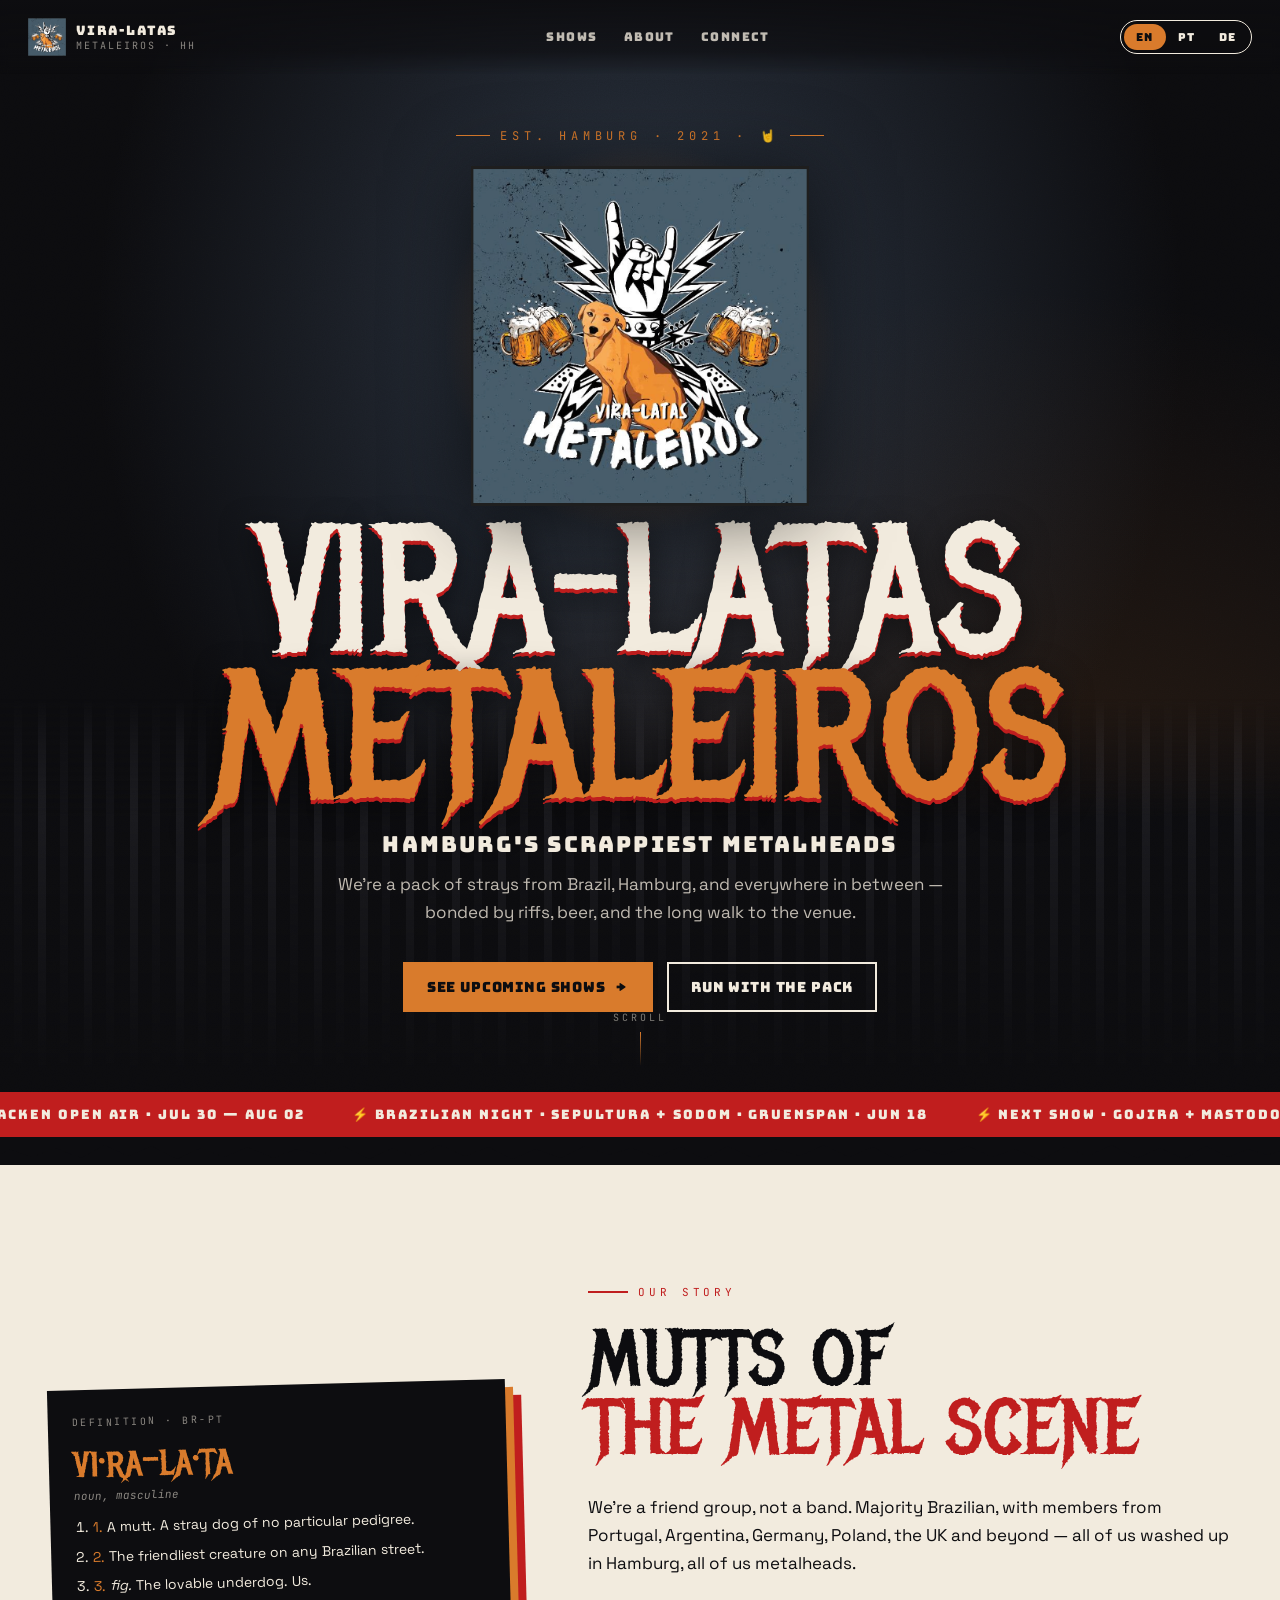
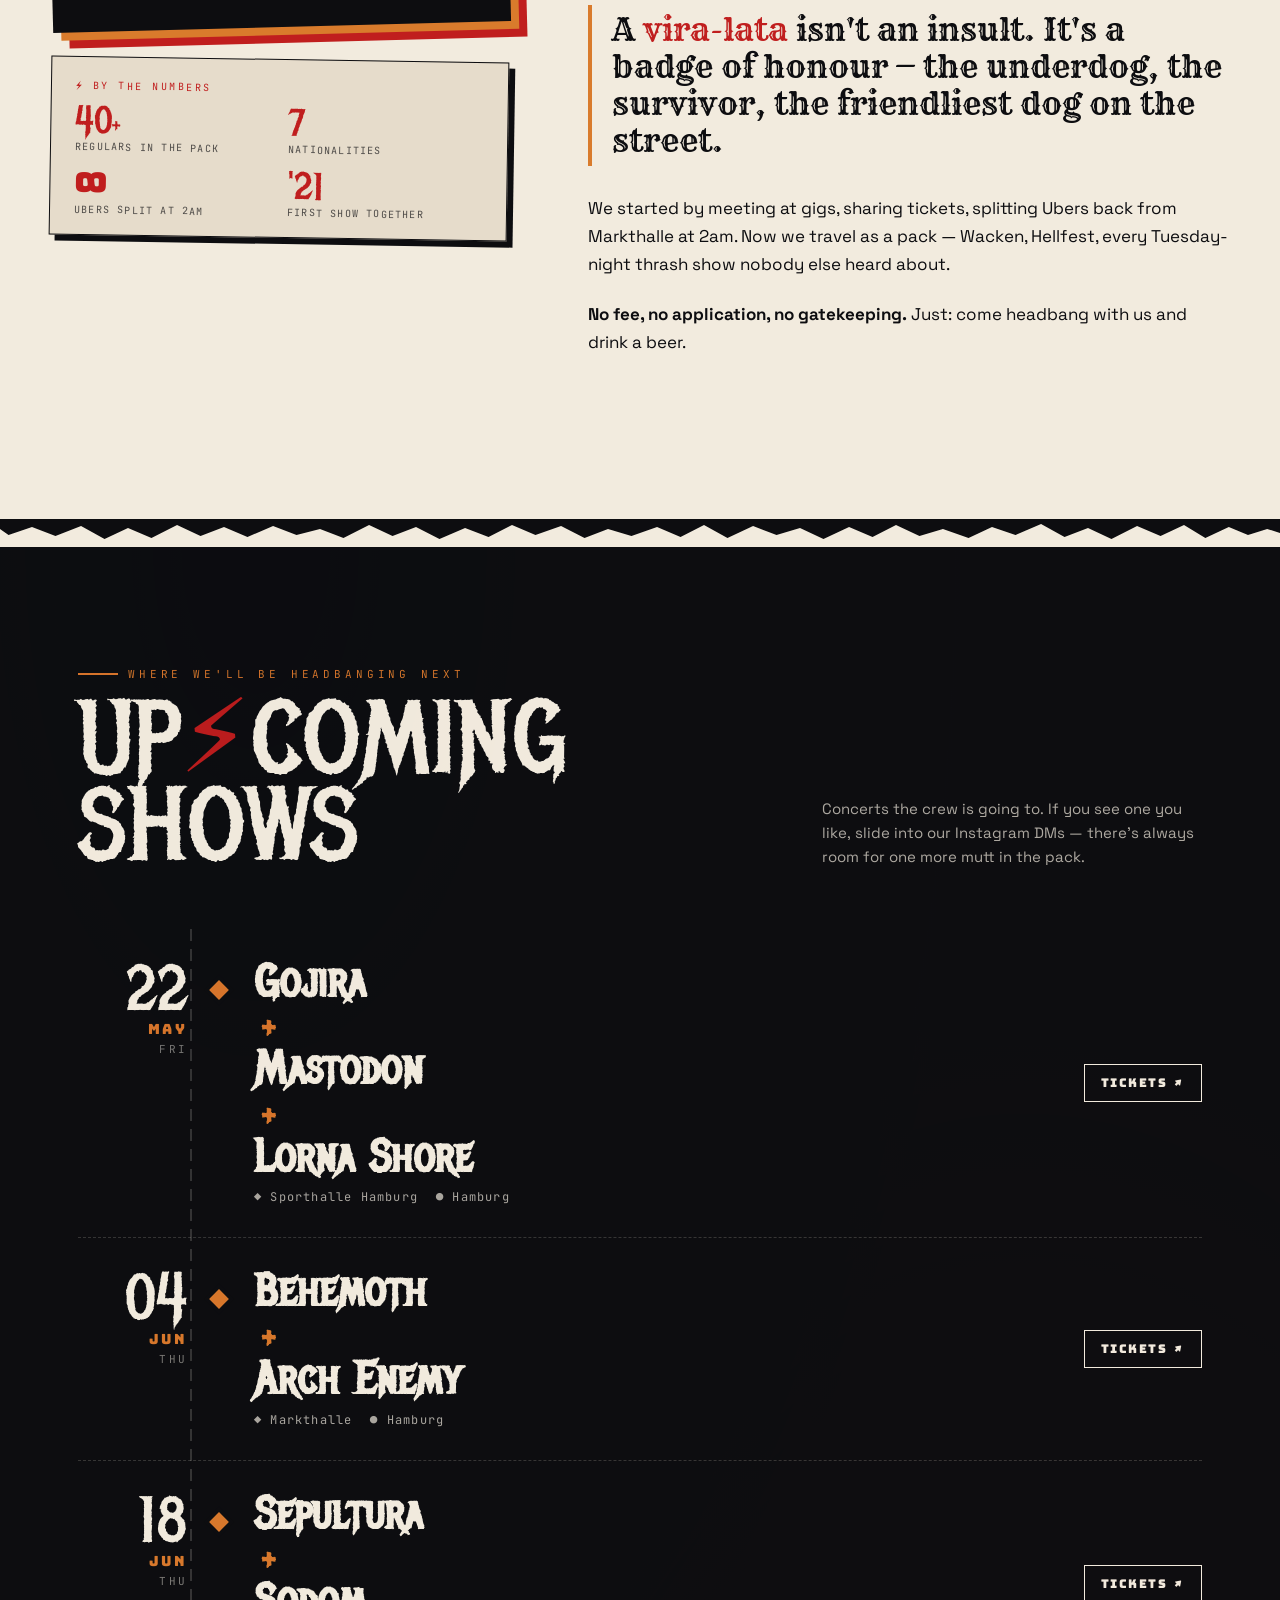
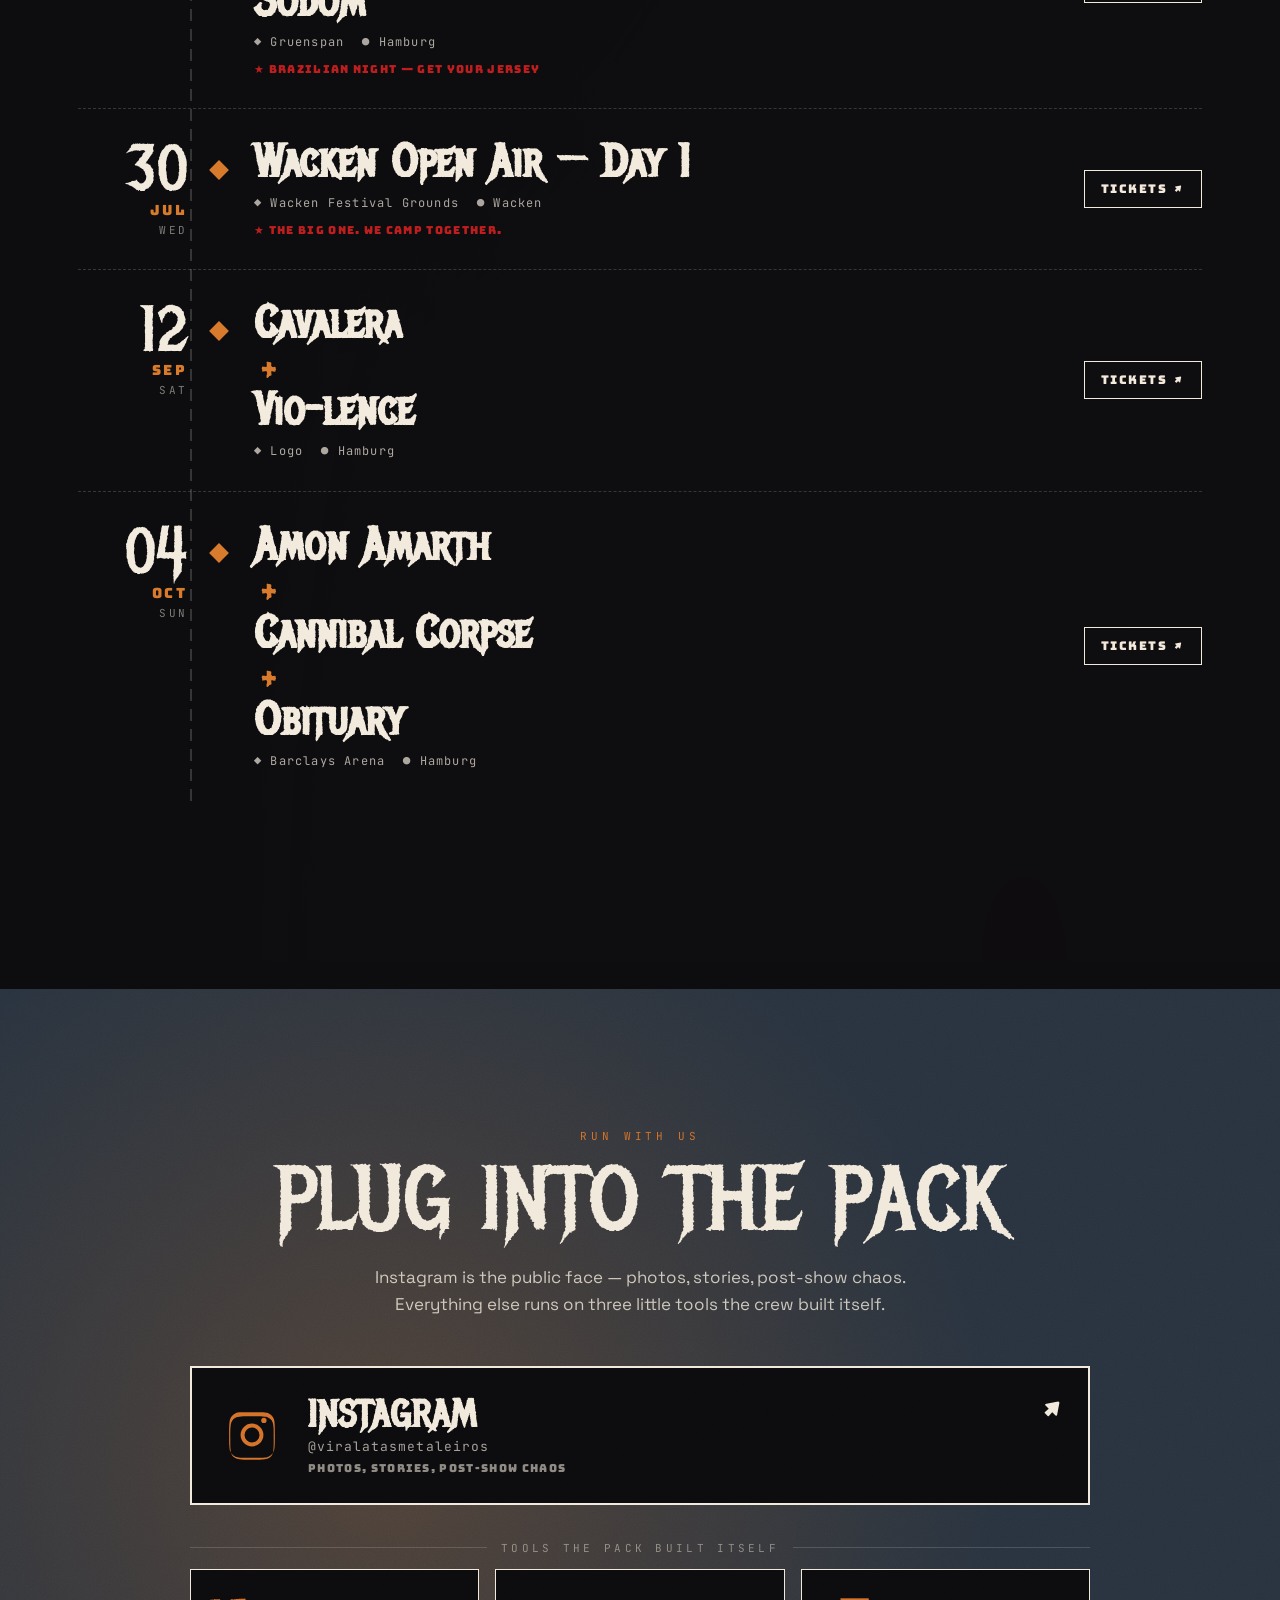
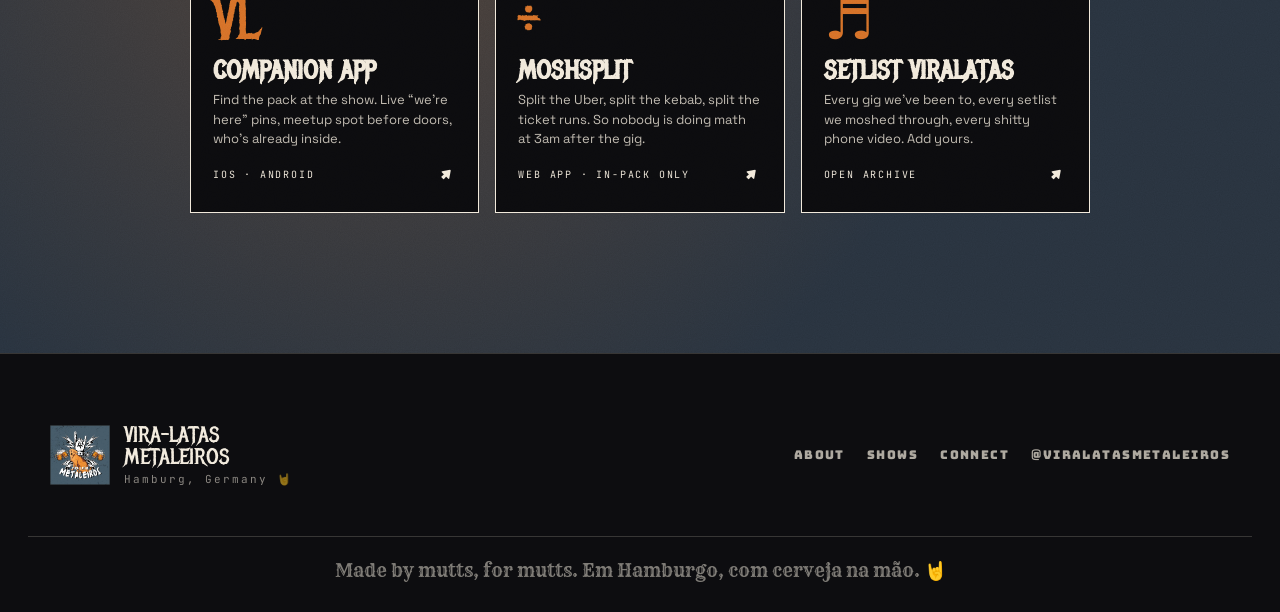
==== design-system/index.html @ 6e923947 "Add remaining assets, design system, and project files" ====
<!doctype html>
<html lang="en">
<head>
<meta charset="utf-8" />
<meta name="viewport" content="width=device-width,initial-scale=1" />
<title>Vira-Latas Metaleiros — Hamburg's scrappiest metal crew</title>
<link rel="stylesheet" href="shared/brand.css" />
<style>
/* ─── Page-specific layout ─── */
html,body{ background: var(--ink); color: var(--bone); overflow-x:hidden; }
main{ position:relative; }

/* sticky top bar */
.topbar{
  position: fixed; top:0; left:0; right:0; z-index:50;
  display:flex; align-items:center; justify-content:space-between;
  padding: 18px 28px;
  background: linear-gradient(180deg, rgba(13,13,16,.92), rgba(13,13,16,.65) 70%, rgba(13,13,16,0));
  backdrop-filter: blur(4px);
}
.topbar .brand{ display:flex; align-items:center; gap:10px; font-family:var(--f-pop); font-size:13px; letter-spacing:.14em; text-transform:uppercase; }
.topbar .brand img{ width:38px; height:38px; object-fit:contain; image-rendering: optimizeQuality; }
.topbar .brand span small{ display:block; color: rgba(242,235,222,.55); font-family: var(--f-mono); font-size:10px; letter-spacing:.2em; font-weight:400; }
.topbar nav{ display:flex; gap: 26px; font-family: var(--f-pop); font-size: 12px; letter-spacing:.12em; text-transform:uppercase; }
.topbar nav a{ color: var(--bone); text-decoration:none; opacity:.78; transition: opacity .15s, color .15s; }
.topbar nav a:hover{ opacity:1; color: var(--caramel); }
.lang{
  display:flex; align-items:center; gap:0;
  border:1.5px solid var(--bone); border-radius: 999px; padding:3px; background: rgba(13,13,16,.6);
}
.lang button{
  background: transparent; border:0; color: var(--bone); cursor:pointer;
  font-family: var(--f-pop); font-size: 11px; letter-spacing:.1em;
  padding: 6px 12px; border-radius: 999px;
  transition: background .15s, color .15s;
}
.lang button[aria-pressed="true"]{ background: var(--caramel); color: var(--ink); }
.lang button:hover:not([aria-pressed="true"]){ color: var(--caramel); }
@media (max-width: 720px){
  .topbar{ padding:12px 14px; }
  .topbar nav{ display:none; }
}

/* ─── HERO ─── */
.hero{
  min-height: 100vh; position:relative; overflow:hidden;
  background:
    radial-gradient(ellipse at 50% 30%, rgba(63,77,96,.7), transparent 60%),
    radial-gradient(ellipse at 80% 90%, rgba(217,123,44,.18), transparent 50%),
    var(--ink);
  display:flex; flex-direction:column; align-items:center; justify-content:center;
  padding: 120px 24px 80px;
  text-align:center;
}
.hero .stage-lights{
  position:absolute; inset:0; pointer-events:none; opacity:.55;
  background:
    conic-gradient(from 200deg at 50% 110%, transparent 0deg, rgba(217,123,44,.12) 8deg, transparent 16deg, rgba(242,235,222,.05) 24deg, transparent 32deg, rgba(217,123,44,.1) 40deg, transparent 48deg, rgba(242,235,222,.04) 56deg, transparent 64deg, rgba(217,123,44,.08) 72deg, transparent 80deg);
}
.hero .crowd{
  position:absolute; left:0; right:0; bottom:0; height: 36%;
  background:
    linear-gradient(180deg, transparent 0%, rgba(13,13,16,.5) 30%, var(--ink) 95%),
    repeating-linear-gradient(90deg, #0d0d10 0 14px, #1a1a1f 14px 22px, #0d0d10 22px 38px, #2a2a30 38px 46px);
  mask: linear-gradient(180deg, transparent, #000 30%);
}
.hero .hero-inner{ position:relative; z-index:2; max-width: 1080px; width:100%; }
.hero .pretitle{
  font-family: var(--f-mono); font-size: 12px; letter-spacing:.4em; text-transform:uppercase;
  color: var(--caramel); margin-bottom: 22px;
  display:inline-flex; align-items:center; gap:10px;
}
.hero .pretitle::before, .hero .pretitle::after{ content:""; height:1px; width:34px; background: var(--caramel); }
.hero h1{
  font-family: var(--f-display);
  font-size: clamp(56px, 14vw, 220px);
  line-height: .82;
  margin: 0 0 14px;
  letter-spacing: 0;
  text-shadow: 0 4px 0 var(--blood), 0 8px 30px rgba(0,0,0,.5);
}
.hero h1 .first{ display:block; color: var(--bone); }
.hero h1 .second{ display:block; color: var(--caramel); }
.hero h1 .amp{ color: var(--blood); display:inline-block; transform: translateY(-.08em); }
.hero .tagline{
  font-family: var(--f-pop); font-size: clamp(15px, 2vw, 22px);
  letter-spacing:.1em; text-transform:uppercase;
  color: var(--bone); margin: 18px 0 12px;
}
.hero .pitch{
  max-width: 620px; margin: 0 auto 36px;
  font-size: 17px; line-height: 1.6; color: rgba(242,235,222,.78);
}
.hero .cta-row{ display:flex; gap:14px; justify-content:center; flex-wrap:wrap; }
.hero-logo-wrap{
  position:relative; width: min(340px, 55vw); aspect-ratio:1/1;
  margin: 0 auto 8px;
  filter: drop-shadow(0 10px 40px rgba(0,0,0,.6));
}
.hero-logo-wrap img{ width:100%; height:100%; object-fit:contain; }
.hero-logo-wrap::before{
  content:""; position:absolute; inset:-12%;
  background: radial-gradient(circle, rgba(217,123,44,.35), transparent 65%);
  z-index:-1; animation: pulse 4s ease-in-out infinite;
}
@keyframes pulse{ 0%,100%{ opacity:.6; transform:scale(1);} 50%{opacity:1; transform:scale(1.06);} }

.hero .scroll-cue{
  position:absolute; bottom: 26px; left:50%; transform: translateX(-50%);
  font-family: var(--f-mono); font-size: 10px; letter-spacing:.3em;
  color: rgba(242,235,222,.5); display:flex; flex-direction:column; align-items:center; gap:8px;
  z-index:3;
}
.hero .scroll-cue .dot{ width:1px; height:34px; background: linear-gradient(180deg, var(--caramel), transparent); animation: drop 1.6s ease-in-out infinite; }
@keyframes drop{ 0%,100%{ opacity:.2; transform: translateY(-8px);} 50%{opacity:1; transform: translateY(0);} }

/* ─── NEXT SHOW STRIP ─── */
.next-strip{
  background: var(--blood); color: var(--bone);
  padding: 14px 28px;
  display:flex; align-items:center; justify-content:center; gap: 28px;
  font-family: var(--f-pop); font-size: 13px; letter-spacing:.15em; text-transform:uppercase;
  overflow:hidden; position:relative;
}
.next-strip .marquee{ display:flex; gap:48px; animation: scroll 30s linear infinite; white-space:nowrap; }
.next-strip .marquee span{ display:inline-flex; align-items:center; gap:14px; }
@keyframes scroll{ from{transform:translateX(0);} to{transform:translateX(-50%);} }

/* ─── ABOUT ─── */
.about{
  background: var(--bone);
  color: var(--ink);
  position:relative;
  padding: 120px 28px 140px;
  overflow:hidden;
}
.about .grid{
  max-width: 1180px; margin: 0 auto;
  display:grid; grid-template-columns: 1fr 1.4fr; gap: 80px; align-items:start;
}
.about .kicker{
  font-family: var(--f-mono); font-size: 11px; letter-spacing:.35em; text-transform:uppercase;
  color: var(--blood); display:flex; align-items:center; gap:10px; margin-bottom: 26px;
}
.about .kicker::before{ content:""; width: 40px; height:2px; background: var(--blood); }
.about h2{
  font-family: var(--f-display); font-weight:400;
  font-size: clamp(48px, 6vw, 92px); line-height:.9; margin: 0 0 30px;
  color: var(--ink);
  text-transform: uppercase;
}
.about h2 .ink{ color: var(--blood); }
.about p{ font-size: 17px; line-height: 1.65; margin: 0 0 22px; max-width: 60ch; }
.about .pull{
  font-family: var(--f-stencil);
  font-size: clamp(22px, 2.6vw, 32px);
  line-height: 1.15;
  border-left: 4px solid var(--caramel);
  padding: 6px 0 8px 20px;
  margin: 28px 0;
  color: var(--ink);
}
.about .pull em{ font-style: normal; color: var(--blood); }

/* sidecar: definition card + mascot peek */
.about .sidecar{ position: sticky; top: 100px; display:flex; flex-direction:column; gap: 32px; }
.def-card{
  background: var(--ink); color: var(--bone);
  padding: 26px 24px; position:relative;
  transform: rotate(-1.5deg);
  box-shadow: 8px 8px 0 var(--caramel), 16px 16px 0 var(--blood);
}
.def-card .head{
  font-family: var(--f-mono); font-size: 10px; letter-spacing:.25em;
  color: rgba(242,235,222,.55); text-transform:uppercase; margin-bottom: 12px;
}
.def-card .word{
  font-family: var(--f-display); font-size: 44px; line-height:1; margin:0 0 4px; color: var(--caramel);
}
.def-card .pos{ font-family: var(--f-mono); font-size: 11px; color: rgba(242,235,222,.55); font-style: italic; margin-bottom: 14px; }
.def-card ol{ padding-left: 18px; margin:0; }
.def-card li{ font-size: 14px; line-height: 1.55; margin-bottom: 8px; }
.def-card li span{ color: var(--caramel); }
/* By-the-numbers card — sits below the dictionary in About */
.stats-card{
  background: var(--bone-soft);
  color: var(--ink);
  padding: 22px 24px 18px;
  border: 1.5px solid var(--ink);
  transform: rotate(.9deg);
  box-shadow: 6px 6px 0 var(--ink);
}
.stats-card .tag{ font-family: var(--f-mono); font-size: 10px; letter-spacing:.25em; text-transform:uppercase; color: var(--blood); margin-bottom: 12px; }
.stats-card ul{ list-style:none; padding:0; margin:0; display:grid; grid-template-columns: 1fr 1fr; gap: 14px 18px; }
.stats-card li{ display:flex; flex-direction:column; gap: 2px; }
.stats-card .n{ font-family: var(--f-display); font-size: 38px; line-height:.9; color: var(--blood); }
.stats-card .l{ font-family: var(--f-mono); font-size: 10px; letter-spacing:.12em; text-transform: uppercase; color: rgba(13,13,16,.7); }

@media (max-width: 900px){
  .about .grid{ grid-template-columns: 1fr; gap: 40px; }
  .about .sidecar{ position: static; }
}

/* ─── SHOWS ─── */
.shows{
  background: var(--ink); position:relative; overflow:hidden;
  padding: 120px 0 160px;
}
.shows::before{
  content:""; position:absolute; inset:0;
  background: radial-gradient(ellipse at 20% 0%, rgba(63,77,96,.4), transparent 50%),
              radial-gradient(ellipse at 80% 100%, rgba(192,30,30,.18), transparent 55%);
  pointer-events:none;
}
.shows .head{
  max-width: 1180px; margin: 0 auto 60px; padding: 0 28px;
  display:grid; grid-template-columns: 1fr auto; gap: 30px; align-items:end; position:relative;
}
.shows .head .kicker{
  font-family: var(--f-mono); font-size: 11px; letter-spacing:.35em; text-transform:uppercase;
  color: var(--caramel); display:flex; align-items:center; gap:10px; margin-bottom: 14px;
}
.shows .head .kicker::before{ content:""; width: 40px; height:2px; background: var(--caramel); }
.shows h2{
  font-family: var(--f-display); font-weight:400;
  font-size: clamp(56px, 8vw, 120px); line-height:.85; margin: 0;
  color: var(--bone);
  text-transform: uppercase;
}
.shows h2 .o{ color: var(--blood); }
.shows .head p{ max-width: 380px; font-size: 15px; line-height:1.6; color: rgba(242,235,222,.7); margin:0; }

/* poster cards — vertical timeline / poster wall hybrid */
.poster-list{
  max-width: 1180px; margin: 0 auto; padding: 0 28px;
  display:flex; flex-direction:column; gap: 0;
  position: relative;
}
.poster-list::before{
  content:""; position:absolute; left: 140px; top: 0; bottom: 0;
  width: 2px; background: repeating-linear-gradient(180deg, var(--rule) 0 12px, transparent 12px 20px);
}
@media (max-width: 720px){ .poster-list::before{ left: 70px; } }

.poster{
  display:grid; grid-template-columns: 140px 1fr; gap: 36px;
  padding: 32px 0;
  border-bottom: 1px dashed var(--rule);
  position: relative;
  transition: background .2s;
}
.poster:hover{ background: rgba(217,123,44,.05); }
.poster:last-child{ border-bottom:0; }

.poster .date{
  text-align:right; padding-right: 30px; position:relative;
}
.poster .date::after{
  content:""; position:absolute; right: -8px; top: 22px; width: 14px; height:14px;
  background: var(--caramel); transform: rotate(45deg);
  box-shadow: 0 0 0 4px var(--ink);
}
.poster .day{ font-family: var(--f-display); font-size: 64px; line-height:.9; color: var(--bone); display:block; }
.poster .mon{ font-family: var(--f-pop); font-size: 14px; letter-spacing:.2em; color: var(--caramel); display:block; margin-top: 2px; }
.poster .wd{ font-family: var(--f-mono); font-size: 11px; letter-spacing:.25em; color: rgba(242,235,222,.5); display:block; margin-top: 4px; }

.poster .body{ display:grid; grid-template-columns: 1fr auto; gap: 24px; align-items: center; }
.poster .bands{ font-family: var(--f-display); font-size: clamp(28px, 3.6vw, 48px); line-height:.95; color: var(--bone); margin: 0; }
.poster .bands .b{ display: block; }
.poster .bands .plus{ color: var(--caramel); font-size: .7em; padding: 0 8px; }
.poster .meta{
  display:flex; gap: 18px; margin-top: 10px; flex-wrap:wrap;
  font-family: var(--f-mono); font-size: 12px; letter-spacing:.1em; color: rgba(242,235,222,.7);
}
.poster .meta span{ display:inline-flex; align-items:center; gap:6px; }
.poster .meta .going{ color: var(--caramel); }
.poster .note{ margin-top: 12px; font-family: var(--f-pop); font-size: 11px; letter-spacing:.12em; color: var(--blood); text-transform:uppercase; }
.poster .right{ display:flex; flex-direction:column; align-items:flex-end; gap: 10px; }
.poster .tix{
  font-family: var(--f-pop); font-size: 12px; letter-spacing:.12em; text-transform:uppercase;
  border: 1.5px solid var(--bone); color: var(--bone); text-decoration:none;
  padding: 10px 16px;
  transition: all .15s;
}
.poster .tix:hover{ background: var(--caramel); border-color: var(--caramel); color: var(--ink); }
.poster .going-pill{
  font-family: var(--f-mono); font-size: 10px; letter-spacing:.2em; color: var(--ink);
  background: var(--caramel); padding: 4px 10px;
}

@media (max-width: 720px){
  .poster{ grid-template-columns: 70px 1fr; gap: 16px; padding: 24px 0; }
  .poster .date{ padding-right: 14px; }
  .poster .day{ font-size: 36px; }
  .poster .mon{ font-size: 11px; }
  .poster .wd{ font-size: 9px; }
  .poster .body{ grid-template-columns: 1fr; gap: 14px; }
  .poster .right{ flex-direction:row; }
}

/* ─── CONNECT ─── */
.connect{
  background:
    radial-gradient(circle at 30% 50%, rgba(217,123,44,.25), transparent 60%),
    var(--slate-deep);
  padding: 140px 28px;
  position:relative; overflow:hidden;
  text-align:center;
}
.connect .kicker{
  font-family: var(--f-mono); font-size: 11px; letter-spacing:.35em; text-transform:uppercase;
  color: var(--caramel); margin-bottom: 18px;
}
.connect h2{
  font-family: var(--f-display); font-weight:400;
  font-size: clamp(48px, 7vw, 100px); line-height:.9; margin: 0 0 22px;
  color: var(--bone); text-transform:uppercase;
}
.connect p{ max-width: 620px; margin: 0 auto 48px; font-size: 17px; line-height: 1.6; color: rgba(242,235,222,.82); }

/* Instagram hero card — the public face */
.connect .ig-hero{
  max-width: 900px; margin: 0 auto 26px;
  display:flex; align-items:center; gap: 28px;
  padding: 28px 32px;
  background: var(--ink);
  border: 2px solid var(--bone);
  text-decoration:none; color: var(--bone);
  text-align:left;
  position:relative; overflow:hidden;
  transition: transform .15s, box-shadow .15s, background .15s;
}
.connect .ig-hero:hover{ transform: translate(-4px,-4px); box-shadow: 10px 10px 0 var(--caramel); background: linear-gradient(135deg, #5e3290, #c01e1e, #f3953f); }
.connect .ig-hero:hover .icon{ fill: var(--bone); }
.connect .ig-hero .icon{ width: 56px; height: 56px; fill: var(--caramel); flex: 0 0 auto; transition: fill .15s; }
.connect .ig-hero h3{ font-family: var(--f-display); font-size: 38px; margin: 0 0 4px; text-transform: uppercase; line-height:1; }
.connect .ig-hero .handle{ font-family: var(--f-mono); font-size: 13px; letter-spacing:.08em; color: rgba(242,235,222,.7); }
.connect .ig-hero .note{ font-family: var(--f-pop); font-size: 11px; letter-spacing:.12em; text-transform:uppercase; color: rgba(242,235,222,.6); margin-top: 6px; }
.connect .ig-hero .arrow{ position:absolute; top: 22px; right: 22px; font-family: var(--f-display); font-size: 28px; color: var(--bone); transition: transform .2s; }
.connect .ig-hero:hover .arrow{ transform: translate(6px,-6px); }

/* Crew-built tools row */
.connect .tools-head{
  max-width: 900px; margin: 36px auto 14px;
  display:flex; align-items:center; gap: 14px;
  font-family: var(--f-mono); font-size: 11px; letter-spacing:.3em; text-transform:uppercase;
  color: rgba(242,235,222,.5); text-align:left;
}
.connect .tools-head::before, .connect .tools-head::after{ content:""; flex:1; height:1px; background: var(--rule); }
.connect .tools{
  max-width: 900px; margin: 0 auto;
  display:grid; grid-template-columns: repeat(3, 1fr); gap: 16px;
}
.connect .tool{
  display:flex; flex-direction:column;
  padding: 26px 22px;
  background: var(--ink);
  border: 1.5px solid var(--bone);
  text-decoration:none; color: var(--bone);
  text-align:left; position:relative; overflow:hidden;
  transition: transform .15s, box-shadow .15s, background .15s, color .15s;
}
.connect .tool:hover{ transform: translate(-3px,-3px); box-shadow: 8px 8px 0 var(--caramel); }
.connect .tool.t1:hover{ background: var(--caramel); color: var(--ink); border-color: var(--caramel); box-shadow: 8px 8px 0 var(--blood); }
.connect .tool.t2:hover{ background: var(--blood); color: var(--bone); border-color: var(--blood); box-shadow: 8px 8px 0 var(--caramel); }
.connect .tool.t3:hover{ background: var(--bone); color: var(--ink); border-color: var(--bone); box-shadow: 8px 8px 0 var(--caramel); }
.connect .tool .gly{
  font-family: var(--f-display); font-size: 56px; line-height:.9;
  color: var(--caramel); margin-bottom: 12px;
  transition: color .15s;
}
.connect .tool.t1:hover .gly{ color: var(--ink); }
.connect .tool.t2:hover .gly{ color: var(--bone); }
.connect .tool.t3:hover .gly{ color: var(--ink); }
.connect .tool h4{ font-family: var(--f-display); font-size: 26px; margin: 0 0 6px; text-transform:uppercase; line-height:1; }
.connect .tool .desc{ font-family: var(--f-body); font-size: 13px; line-height: 1.5; opacity: .82; flex: 1; }
.connect .tool .pill{
  margin-top: 14px;
  font-family: var(--f-mono); font-size: 10px; letter-spacing:.18em; text-transform:uppercase;
  display:flex; align-items:center; gap: 8px;
}
.connect .tool .pill .arr{ margin-left:auto; font-family: var(--f-display); font-size: 18px; }
@media (max-width: 720px){
  .connect .tools{ grid-template-columns: 1fr; }
  .connect .ig-hero{ flex-direction: column; text-align: center; gap: 14px; padding: 30px 22px; }
  .connect .ig-hero .arrow{ display:none; }
}

/* ─── FOOTER ─── */
.foot{
  background: var(--ink); padding: 70px 28px 30px;
  border-top: 1px solid var(--rule);
}
.foot .row{
  max-width: 1180px; margin: 0 auto;
  display:flex; align-items:center; justify-content:space-between; gap: 30px; flex-wrap:wrap;
}
.foot .brand{ display:flex; align-items:center; gap: 14px; }
.foot .brand img{ width: 60px; height: 60px; object-fit:contain; }
.foot .brand .lockup{ font-family: var(--f-display); font-size: 22px; line-height:1; text-transform:uppercase; }
.foot .brand small{ display:block; font-family: var(--f-mono); font-size: 11px; letter-spacing:.18em; color: rgba(242,235,222,.55); margin-top: 4px; }
.foot .links{ display:flex; gap: 22px; }
.foot .links a{ color: var(--bone); text-decoration:none; font-family: var(--f-pop); font-size: 12px; letter-spacing:.12em; text-transform:uppercase; opacity:.7; }
.foot .links a:hover{ opacity:1; color: var(--caramel); }
.foot .line{
  text-align:center; font-family: var(--f-stencil); font-size: 18px; color: rgba(242,235,222,.5);
  margin-top: 50px; padding-top: 22px; border-top: 1px solid var(--rule);
}
.foot .line .horns{ color: var(--caramel); }

/* ─── decorative lightning bolts ─── */
.bolt-art{
  position:absolute; pointer-events:none; opacity:.07;
}
</style>
</head>
<body>

<!-- ─────── TOP BAR ─────── -->
<header class="topbar">
  <div class="brand">
    <img src="assets/logo.png" alt="" />
    <span data-t="brand">Vira-Latas<br/><small>Metaleiros · HH</small></span>
  </div>
  <nav>
    <a href="#shows" data-t="nav.shows">Shows</a>
    <a href="#about" data-t="nav.about">About</a>
    <a href="#connect" data-t="nav.connect">Connect</a>
  </nav>
  <div class="lang" role="group" aria-label="Language">
    <button data-lang="en" aria-pressed="true">EN</button>
    <button data-lang="pt">PT</button>
    <button data-lang="de">DE</button>
  </div>
</header>

<main>

<!-- ─────── HERO ─────── -->
<section class="hero grain">
  <div class="stage-lights"></div>
  <div class="crowd"></div>
  <div class="hero-inner">
    <div class="pretitle" data-t="hero.pre">EST. HAMBURG · 2021 · 🤘</div>
    <div class="hero-logo-wrap">
      <img src="assets/logo.png" alt="Vira-Latas Metaleiros mascot — a friendly stray dog flanked by a fist throwing the horns and two beer steins" />
    </div>
    <h1 class="display">
      <span class="first">Vira-Latas</span>
      <span class="second">Metaleiros</span>
    </h1>
    <div class="tagline" data-t="tagline">Hamburg's scrappiest metalheads</div>
    <p class="pitch" data-t="pitch">We're a pack of strays from Brazil, Hamburg, and everywhere in between — bonded by riffs, beer, and the long walk to the venue.</p>
    <div class="cta-row">
      <a class="btn btn-caramel" href="#shows"><span data-t="cta_shows">See upcoming shows</span> →</a>
      <a class="btn" href="#connect"><span data-t="cta_join">Run with the pack</span></a>
    </div>
  </div>
  <div class="scroll-cue">
    <span>SCROLL</span>
    <span class="dot"></span>
  </div>
</section>

<!-- ─────── NEXT SHOW MARQUEE STRIP ─────── -->
<div class="next-strip">
  <div class="marquee">
    <span>⚡ NEXT SHOW · GOJIRA + MASTODON + LORNA SHORE · SPORTHALLE HAMBURG · MAY 22</span>
    <span>⚡ SAVE THE DATE · WACKEN OPEN AIR · JUL 30 — AUG 02</span>
    <span>⚡ BRAZILIAN NIGHT · SEPULTURA + SODOM · GRUENSPAN · JUN 18</span>
    <span>⚡ NEXT SHOW · GOJIRA + MASTODON + LORNA SHORE · SPORTHALLE HAMBURG · MAY 22</span>
    <span>⚡ SAVE THE DATE · WACKEN OPEN AIR · JUL 30 — AUG 02</span>
  </div>
</div>

<!-- ─────── ABOUT ─────── -->
<div class="torn" style="--c: var(--ink); background-color: var(--ink);"></div>
<section id="about" class="about grain-light">
  <div class="grid">
    <div class="sidecar">
      <div class="def-card">
        <div class="head">DEFINITION · BR-PT</div>
        <div class="word">vi·ra-la·ta</div>
        <div class="pos">noun, masculine</div>
        <ol>
          <li><span>1.</span> A mutt. A stray dog of no particular pedigree.</li>
          <li><span>2.</span> The friendliest creature on any Brazilian street.</li>
          <li><span>3.</span> <em>fig.</em> The lovable underdog. Us.</li>
        </ol>
      </div>
      <div class="stats-card">
        <div class="tag">⚡ <span data-t="stats_tag">BY THE NUMBERS</span></div>
        <ul>
          <li><span class="n">40<small style="font-size:.55em">+</small></span><span class="l" data-t="stat_regulars">regulars in the pack</span></li>
          <li><span class="n">7</span><span class="l" data-t="stat_nat">nationalities</span></li>
          <li><span class="n">∞</span><span class="l" data-t="stat_ubers">Ubers split at 2am</span></li>
          <li><span class="n">'21</span><span class="l" data-t="stat_since">first show together</span></li>
        </ul>
      </div>
    </div>

    <div class="copy">
      <div class="kicker" data-t="about_kicker">OUR STORY</div>
      <h2><span data-t="about_h_a">Mutts of</span><br/><span class="ink" data-t="about_h_b">the metal scene</span></h2>
      <p data-t="about_p1">We're a friend group, not a band. Majority Brazilian, with members from Portugal, Argentina, Germany, Poland, the UK and beyond — all of us washed up in Hamburg, all of us metalheads.</p>
      <div class="pull"><span data-t="about_pull">A <em>vira-lata</em> isn't an insult. It's a badge of honour — the underdog, the survivor, the friendliest dog on the street.</span></div>
      <p data-t="about_p3">We started by meeting at gigs, sharing tickets, splitting Ubers back from Markthalle at 2am. Now we travel as a pack — Wacken, Hellfest, every Tuesday-night thrash show nobody else heard about.</p>
      <p data-t="about_p4"><strong>No fee, no application, no gatekeeping.</strong> Just: come headbang with us and drink a beer.</p>
    </div>
  </div>
</section>
<div class="torn torn-flip" style="--c: var(--ink); background-color: var(--bone);"></div>

<!-- ─────── SHOWS ─────── -->
<section id="shows" class="shows grain">
  <div class="head">
    <div>
      <div class="kicker" data-t="shows_kicker">WHERE WE'LL BE HEADBANGING NEXT</div>
      <h2>Up<span class="o">⚡</span>coming<br/>Shows</h2>
    </div>
    <p data-t="shows_intro">Concerts the crew is going to. If you see one you like, hit us on WhatsApp — there's always room for one more mutt.</p>
  </div>

  <div class="poster-list" id="poster-list"></div>
</section>

<!-- ─────── CONNECT ─────── -->
<div class="torn" style="--c: var(--slate-deep); background-color: var(--ink);"></div>
<section id="connect" class="connect grain">
  <div class="kicker" data-t="connect_kicker">RUN WITH US</div>
  <h2 data-t="connect_h">Plug into the pack</h2>
  <p data-t="connect_body">Instagram is the public face — photos, stories, post-show chaos. Everything else runs on three little tools the crew built itself.</p>

  <a class="ig-hero" href="https://instagram.com/viralatasmetaleiros" target="_blank" rel="noopener">
    <svg class="icon" viewBox="0 0 24 24"><path d="M12 2.2c3.2 0 3.6 0 4.8.1 1.2.1 1.8.2 2.2.4.6.2 1 .5 1.4.9.4.4.7.9.9 1.4.2.4.4 1.1.4 2.2.1 1.2.1 1.6.1 4.8s0 3.6-.1 4.8c-.1 1.2-.2 1.8-.4 2.2-.2.6-.5 1-.9 1.4-.4.4-.9.7-1.4.9-.4.2-1.1.4-2.2.4-1.2.1-1.6.1-4.8.1s-3.6 0-4.8-.1c-1.2-.1-1.8-.2-2.2-.4-.6-.2-1-.5-1.4-.9-.4-.4-.7-.9-.9-1.4-.2-.4-.4-1.1-.4-2.2C2.2 15.6 2.2 15.2 2.2 12s0-3.6.1-4.8c.1-1.2.2-1.8.4-2.2.2-.6.5-1 .9-1.4.4-.4.9-.7 1.4-.9.4-.2 1.1-.4 2.2-.4C8.4 2.2 8.8 2.2 12 2.2zm0 1.8c-3.2 0-3.5 0-4.7.1-1.1.1-1.7.2-2.1.4-.5.2-.9.4-1.2.8-.4.4-.6.8-.8 1.2-.2.4-.3 1-.4 2.1-.1 1.2-.1 1.5-.1 4.7s0 3.5.1 4.7c.1 1.1.2 1.7.4 2.1.2.5.4.9.8 1.2.4.4.8.6 1.2.8.4.2 1 .3 2.1.4 1.2.1 1.5.1 4.7.1s3.5 0 4.7-.1c1.1-.1 1.7-.2 2.1-.4.5-.2.9-.4 1.2-.8.4-.4.6-.8.8-1.2.2-.4.3-1 .4-2.1.1-1.2.1-1.5.1-4.7s0-3.5-.1-4.7c-.1-1.1-.2-1.7-.4-2.1-.2-.5-.4-.9-.8-1.2-.4-.4-.8-.6-1.2-.8-.4-.2-1-.3-2.1-.4-1.2-.1-1.5-.1-4.7-.1zm0 3.1a4.9 4.9 0 1 1 0 9.8 4.9 4.9 0 0 1 0-9.8zm0 8.1a3.2 3.2 0 1 0 0-6.4 3.2 3.2 0 0 0 0 6.4zm5.1-8.3a1.15 1.15 0 1 1 0-2.3 1.15 1.15 0 0 1 0 2.3z"/></svg>
    <div>
      <h3>Instagram</h3>
      <div class="handle">@viralatasmetaleiros</div>
      <div class="note" data-t="ig_note">Photos, stories, post-show chaos</div>
    </div>
    <span class="arrow">↗</span>
  </a>

  <div class="tools-head"><span data-t="tools_head">Tools the pack built itself</span></div>
  <div class="tools">
    <a class="tool t1" href="#">
      <span class="gly">VL</span>
      <h4>Companion App</h4>
      <div class="desc" data-t="tool_companion">Find the pack at the show. Live “we’re here” pins, meetup spot before doors, who’s already inside.</div>
      <div class="pill"><span data-t="tool_companion_pill">iOS · Android</span><span class="arr">↗</span></div>
    </a>
    <a class="tool t2" href="#">
      <span class="gly">÷</span>
      <h4>Moshsplit</h4>
      <div class="desc" data-t="tool_moshsplit">Split the Uber, split the kebab, split the ticket runs. So nobody is doing math at 3am after the gig.</div>
      <div class="pill"><span data-t="tool_moshsplit_pill">Web app · In-pack only</span><span class="arr">↗</span></div>
    </a>
    <a class="tool t3" href="#">
      <span class="gly">♬</span>
      <h4>Setlist Viralatas</h4>
      <div class="desc" data-t="tool_setlist">Every gig we’ve been to, every setlist we moshed through, every shitty phone video. Add yours.</div>
      <div class="pill"><span data-t="tool_setlist_pill">Open archive</span><span class="arr">↗</span></div>
    </a>
  </div>
</section>

<!-- ─────── FOOTER ─────── -->
<footer class="foot">
  <div class="row">
    <div class="brand">
      <img src="assets/logo.png" alt="" />
      <div>
        <div class="lockup">Vira-Latas<br/>Metaleiros</div>
        <small data-t="based">Hamburg, Germany 🤘</small>
      </div>
    </div>
    <div class="links">
      <a href="#about" data-t="nav.about">About</a>
      <a href="#shows" data-t="nav.shows">Shows</a>
      <a href="#connect" data-t="nav.connect">Connect</a>
      <a href="https://instagram.com/viralatasmetaleiros" target="_blank" rel="noopener">@viralatasmetaleiros</a>
    </div>
  </div>
  <div class="line">
    <span data-t="footer_line">Made by mutts, for mutts. Em Hamburgo, com cerveja na mão.</span>
    <span class="horns"> 🤘</span>
  </div>
</footer>

</main>

<script src="shared/i18n.js"></script>
<script>
/* ─── Render shows ─── */
const list = document.getElementById('poster-list');
function plus(arr){
  return arr.map((b,i)=>`<span class="b">${b}</span>${i<arr.length-1?'<span class="plus">+</span>':''}`).join('');
}
function renderShows(lang){
  const t = window.VL_I18N[lang];
  list.innerHTML = window.VL_SHOWS.map(s=>{
    const note = s.note ? `<div class="note">★ ${s.note[lang]||s.note.en}</div>` : '';
    return `<article class="poster">
      <div class="date">
        <span class="day">${s.day}</span>
        <span class="mon">${s.mon}</span>
        <span class="wd">${s.weekday[lang]||s.weekday.en}</span>
      </div>
      <div class="body">
        <div>
          <h3 class="bands">${plus(s.bands)}</h3>
          <div class="meta">
            <span>◆ ${s.venue}</span>
            <span>● ${s.city}</span>
          </div>
          ${note}
        </div>
        <div class="right">
          <a class="tix" href="${s.url}">${t.tickets} ↗</a>
        </div>
      </div>
    </article>`;
  }).join('');
}

/* ─── Language switching ─── */
const langButtons = document.querySelectorAll('.lang button');
const TEXTS = {
  en: {
    "hero.pre": "EST. HAMBURG · 2021 · 🤘",
    "nav.shows":"Shows","nav.about":"About","nav.connect":"Connect",
    "tagline":"Hamburg's scrappiest metalheads",
    "pitch":"We're a pack of strays from Brazil, Hamburg, and everywhere in between — bonded by riffs, beer, and the long walk to the venue.",
    "cta_shows":"See upcoming shows","cta_join":"Run with the pack",
    "about_kicker":"OUR STORY","about_h_a":"Mutts of","about_h_b":"the metal scene",
    "about_pull":"A <em>vira-lata</em> isn't an insult. It's a badge of honour — the underdog, the survivor, the friendliest dog on the street.",
    "about_p1":"We're a friend group, not a band. Majority Brazilian, with members from Portugal, Argentina, Germany, Poland, the UK and beyond — all of us washed up in Hamburg, all of us metalheads.",
    "about_p3":"We started by meeting at gigs, sharing tickets, splitting Ubers back from Markthalle at 2am. Now we travel as a pack — Wacken, Hellfest, every Tuesday-night thrash show nobody else heard about.",
    "about_p4":"<strong>No fee, no application, no gatekeeping.</strong> Just: come headbang with us and drink a beer.",
    "shows_kicker":"WHERE WE'LL BE HEADBANGING NEXT",
    "shows_intro":"Concerts the crew is going to. If you see one you like, slide into our Instagram DMs — there's always room for one more mutt in the pack.",
    "stats_tag":"BY THE NUMBERS",
    "stat_regulars":"regulars in the pack",
    "stat_nat":"nationalities",
    "stat_ubers":"Ubers split at 2am",
    "stat_since":"first show together",
    "connect_kicker":"RUN WITH US","connect_h":"Plug into the pack",
    "connect_body":"Instagram is the public face — photos, stories, post-show chaos. Everything else runs on three little tools the crew built itself.",
    "ig_note":"Photos, stories, post-show chaos",
    "tools_head":"Tools the pack built itself",
    "tool_companion":"Find the pack at the show. Live “we’re here” pins, meetup spot before doors, who’s already inside.",
    "tool_companion_pill":"iOS · Android",
    "tool_moshsplit":"Split the Uber, split the kebab, split the ticket runs. So nobody is doing math at 3am after the gig.",
    "tool_moshsplit_pill":"Web app · In-pack only",
    "tool_setlist":"Every gig we’ve been to, every setlist we moshed through, every shitty phone video. Add yours.",
    "tool_setlist_pill":"Open archive",
    "based":"Hamburg, Germany 🤘",
    "footer_line":"Made by mutts, for mutts. Em Hamburgo, com cerveja na mão."
  },
  pt: {
    "hero.pre": "DESDE HAMBURGO · 2021 · 🤘",
    "nav.shows":"Rolês","nav.about":"História","nav.connect":"Cola",
    "tagline":"Os vira-latas mais bagunceiros de Hamburgo",
    "pitch":"Somos uma matilha de cachorro caramelo — do Brasil, de Hamburgo e tudo mais — irmanados por riff, cerveja e aquela caminhada longa até o show.",
    "cta_shows":"Ver os próximos rolês","cta_join":"Cola com a matilha",
    "about_kicker":"A NOSSA HISTÓRIA","about_h_a":"Os vira-latas","about_h_b":"do metal",
    "about_pull":"<em>Vira-lata</em> não é xingamento, é título. É o azarão, o sobrevivente, o cachorro mais simpático da rua.",
    "about_p1":"A gente não é banda, é grupo de amigo. Maioria brasileiro, com gente de Portugal, Argentina, Alemanha, Polônia, Inglaterra e mais — todo mundo parou em Hamburgo, todo mundo é metaleiro.",
    "about_p3":"Começou nos shows: dividindo ingresso, dividindo Uber pra sair da Markthalle às 2 da manhã. Hoje a gente viaja em bando — Wacken, Hellfest, e aquele show de quinta que ninguém mais ouviu falar.",
    "about_p4":"<strong>Sem mensalidade, sem inscrição, sem firula.</strong> Cola pra mosh e toma uma gelada com a gente.",
    "shows_kicker":"ONDE A GENTE VAI METER O PESCOÇO",
    "shows_intro":"Shows que a turma já tá indo. Bateu interesse num? Manda DM no Insta — sempre tem espaço pra mais um vira-lata na matilha.",
    "stats_tag":"OS NÚMEROS",
    "stat_regulars":"vira-latas na ativa",
    "stat_nat":"nacionalidades",
    "stat_ubers":"Ubers rachados às 2 da manhã",
    "stat_since":"primeiro rolê juntos",
    "connect_kicker":"COLA NA MATILHA","connect_h":"Pluga na matilha",
    "connect_body":"Insta é a cara pública — foto, story, bagunça pós-show. O resto roda em três appzinhos que a própria turma fez.",
    "ig_note":"Foto, story, bagunça pós-show",
    "tools_head":"Os três appzinhos que a turma fez",
    "tool_companion":"Acha a matilha no show. Pin de “estamos aqui” ao vivo, ponto de encontro antes da porta, quem já tá dentro.",
    "tool_companion_pill":"iOS · Android",
    "tool_moshsplit":"Racha o Uber, racha o kebab, racha o ingresso. Pra ninguém precisar fazer conta às 3 da manhã depois do show.",
    "tool_moshsplit_pill":"App web · Só pra matilha",
    "tool_setlist":"Todo show que a gente foi, todo setlist que a gente cantou, todo vídeo tremido de celular. Manda o seu.",
    "tool_setlist_pill":"Acervo aberto",
    "based":"Hamburgo, Alemanha 🤘",
    "footer_line":"Feito por vira-lata, pra vira-lata. Em Hamburgo, com a gelada na mão."
  },
  de: {
    "hero.pre": "SEIT HAMBURG · 2021 · 🤘",
    "nav.shows":"Konzerte","nav.about":"Über uns","nav.connect":"Kontakt",
    "tagline":"Hamburgs räudigste Metalheads",
    "pitch":"Wir sind ein Rudel Straßenköter — aus Brasilien, Hamburg und überall sonst — vereint durch Riffs, Bier und den langen Weg zur Halle.",
    "cta_shows":"Kommende Konzerte","cta_join":"Mit dem Rudel los",
    "about_kicker":"UNSERE GESCHICHTE","about_h_a":"Die Köter","about_h_b":"der Metalszene",
    "about_pull":"Auf Portugiesisch heißt <em>vira-lata</em> Straßenköter — kein Schimpfwort, ein Ehrentitel.",
    "about_p1":"Wir sind eine Freundesclique, keine Band. Mehrheitlich Brasilianer:innen, dazu Leute aus Portugal, Argentinien, Deutschland, Polen, UK und mehr — alle in Hamburg gelandet, alle Metalheads.",
    "about_p3":"Angefangen hat es auf Konzerten: Tickets geteilt, Ubers von der Markthalle um 2 Uhr morgens geteilt. Heute reisen wir als Rudel — Wacken, Hellfest, jeder Dienstagabend-Thrash-Gig, den sonst niemand auf dem Schirm hatte.",
    "about_p4":"<strong>Kein Beitrag, keine Bewerbung, keine Gatekeeper.</strong> Komm headbangen und trink ein Bier mit uns.",
    "shows_kicker":"WO WIR ALS NÄCHSTES HEADBANGEN",
    "shows_intro":"Konzerte, zu denen das Rudel geht. Interesse? Schreib uns auf Instagram — Platz für noch einen Köter im Rudel ist immer.",
    "stats_tag":"IN ZAHLEN",
    "stat_regulars":"Köter im Rudel",
    "stat_nat":"Nationalitäten",
    "stat_ubers":"Ubers nachts um 2 geteilt",
    "stat_since":"erstes Konzert zusammen",
    "connect_kicker":"KOMM INS RUDEL","connect_h":"Schließ dich dem Rudel an",
    "connect_body":"Instagram ist das Schaufenster — Fotos, Stories, Chaos nach dem Konzert. Der Rest läuft über drei kleine Tools, die wir uns selbst gebaut haben.",
    "ig_note":"Fotos, Stories, Chaos nach dem Konzert",
    "tools_head":"Drei Tools, vom Rudel gebaut",
    "tool_companion":"Finde das Rudel auf dem Konzert. Live-Pins, Treffpunkt vor Einlass, wer schon drin ist.",
    "tool_companion_pill":"iOS · Android",
    "tool_moshsplit":"Uber teilen, Kebab teilen, Ticketkosten teilen. Damit nachts um 3 niemand rechnen muss.",
    "tool_moshsplit_pill":"Web-App · nur intern",
    "tool_setlist":"Jedes Konzert, jede Setlist, jedes verwackelte Handy-Video. Pack deins dazu.",
    "tool_setlist_pill":"Offenes Archiv",
    "based":"Hamburg, Deutschland 🤘",
    "footer_line":"Von Kötern, für Köter. In Hamburg, mit Bier in der Hand."
  }
};

function applyLang(lang){
  document.querySelectorAll('[data-t]').forEach(el=>{
    const key = el.dataset.t;
    const v = TEXTS[lang]?.[key];
    if (v !== undefined) el.innerHTML = v;
  });
  langButtons.forEach(b=>b.setAttribute('aria-pressed', b.dataset.lang===lang ? 'true' : 'false'));
  renderShows(lang);
  document.documentElement.lang = lang;
  window.VL_lang.set(lang);
}
langButtons.forEach(b=>b.addEventListener('click', ()=>applyLang(b.dataset.lang)));
applyLang(window.VL_lang.get());
</script>

</body>
</html>
---- design-system/shared/brand.css ----
/* ─── Vira-Latas Metaleiros · Shared brand tokens ───────────────────── */

@import url('https://fonts.googleapis.com/css2?family=Metal+Mania&family=Rye&family=Bungee&family=Space+Grotesk:wght@400;500;600;700&family=JetBrains+Mono:wght@400;500;700&display=swap');

:root{
  /* core palette — bone white, deep charcoal, slate (logo bg), caramel (dog), blood red CTA */
  --bone:        #f2ebde;
  --bone-soft:   #e6dccb;
  --paper:       #ebe2d0;
  --ink:         #0d0d10;
  --ink-soft:    #1a1a1f;
  --charcoal:    #2a2a30;
  --slate:       #3f4d60;       /* matches the logo background */
  --slate-deep:  #2d3845;
  --caramel:     #d97b2c;       /* the dog */
  --caramel-hot: #f3953f;
  --blood:       #c01e1e;       /* CTA accent */
  --blood-bright:#e8261e;
  --rule:        rgba(242,235,222,.18);

  /* type */
  --f-display: "Metal Mania", "Rye", "Bungee", system-ui, serif;
  --f-stencil: "Rye", "Bungee", serif;
  --f-pop:     "Bungee", "Rye", sans-serif;
  --f-body:    "Space Grotesk", -apple-system, sans-serif;
  --f-mono:    "JetBrains Mono", ui-monospace, monospace;
}

*{box-sizing:border-box}
html,body{margin:0;padding:0}
body{
  font-family: var(--f-body);
  color: var(--bone);
  background: var(--ink);
  -webkit-font-smoothing: antialiased;
  text-rendering: optimizeLegibility;
}

/* ─── Grain + paper texture overlays ────────────────────────────────── */
.grain::before{
  content:""; position:absolute; inset:0; pointer-events:none; z-index:1;
  background-image:
    url("data:image/svg+xml;utf8,<svg xmlns='http://www.w3.org/2000/svg' width='220' height='220'><filter id='n'><feTurbulence type='fractalNoise' baseFrequency='0.92' numOctaves='2' stitchTiles='stitch'/><feColorMatrix values='0 0 0 0 0 0 0 0 0 0 0 0 0 0 0 0 0 0 0.35 0'/></filter><rect width='220' height='220' filter='url(%23n)' opacity='0.6'/></svg>");
  mix-blend-mode: overlay;
  opacity:.55;
}
.grain-light::before{ opacity:.35; mix-blend-mode: multiply; }

/* ─── Display utilities ─────────────────────────────────────────────── */
.display{
  font-family: var(--f-display);
  font-weight: 400;
  letter-spacing:.01em;
  line-height:.92;
  text-transform: uppercase;
}
.stencil{ font-family: var(--f-stencil); letter-spacing:.02em; line-height:1; }
.pop{ font-family: var(--f-pop); letter-spacing:.02em; }
.mono{ font-family: var(--f-mono); }

/* ─── Buttons ──────────────────────────────────────────────────────── */
.btn{
  display:inline-flex; align-items:center; gap:.6em;
  font-family: var(--f-pop);
  text-transform: uppercase;
  letter-spacing:.06em;
  font-size: 14px;
  padding: 14px 22px;
  border: 2px solid var(--bone);
  background: transparent;
  color: var(--bone);
  text-decoration:none;
  cursor:pointer;
  transition: transform .12s ease, background .15s, color .15s, box-shadow .15s;
  position:relative;
}
.btn:hover{ background: var(--bone); color: var(--ink); transform: translate(-2px,-2px); box-shadow: 6px 6px 0 var(--blood); }
.btn-blood{ background: var(--blood); border-color: var(--blood); color: var(--bone); }
.btn-blood:hover{ background: var(--blood-bright); border-color: var(--blood-bright); color: var(--bone); box-shadow: 6px 6px 0 var(--caramel); }
.btn-caramel{ background: var(--caramel); border-color: var(--caramel); color: var(--ink); }
.btn-caramel:hover{ background: var(--caramel-hot); border-color: var(--caramel-hot); color: var(--ink); box-shadow: 6px 6px 0 var(--bone); }

/* ─── Lightning + torn-edge dividers ────────────────────────────────── */
.bolt{
  display:inline-block; width:1em; height:1.2em; color: var(--caramel);
  background: currentColor;
  clip-path: polygon(55% 0, 0 55%, 38% 55%, 25% 100%, 100% 38%, 60% 38%, 80% 0);
}

/* horizontal torn-paper edge using SVG */
.torn{
  --c: var(--ink);
  height: 28px; width:100%;
  background-color: var(--c);
  -webkit-mask: url("data:image/svg+xml;utf8,<svg xmlns='http://www.w3.org/2000/svg' viewBox='0 0 1200 28' preserveAspectRatio='none'><path d='M0,0 L1200,0 L1200,14 L1188,18 L1170,12 L1152,20 L1130,9 L1110,22 L1088,11 L1066,21 L1042,8 L1020,19 L998,10 L976,23 L952,12 L930,20 L908,9 L884,18 L862,11 L840,22 L818,10 L796,20 L772,8 L750,19 L728,12 L706,21 L682,9 L660,22 L638,10 L616,20 L592,11 L570,18 L548,9 L526,21 L502,12 L480,22 L458,10 L436,19 L412,8 L390,20 L368,11 L346,22 L322,9 L300,18 L278,12 L256,21 L232,10 L210,20 L188,11 L166,22 L142,9 L120,19 L98,8 L76,21 L52,11 L30,20 L8,12 L0,18 Z'/></svg>") center / 100% 100% no-repeat;
          mask: url("data:image/svg+xml;utf8,<svg xmlns='http://www.w3.org/2000/svg' viewBox='0 0 1200 28' preserveAspectRatio='none'><path d='M0,0 L1200,0 L1200,14 L1188,18 L1170,12 L1152,20 L1130,9 L1110,22 L1088,11 L1066,21 L1042,8 L1020,19 L998,10 L976,23 L952,12 L930,20 L908,9 L884,18 L862,11 L840,22 L818,10 L796,20 L772,8 L750,19 L728,12 L706,21 L682,9 L660,22 L638,10 L616,20 L592,11 L570,18 L548,9 L526,21 L502,12 L480,22 L458,10 L436,19 L412,8 L390,20 L368,11 L346,22 L322,9 L300,18 L278,12 L256,21 L232,10 L210,20 L188,11 L166,22 L142,9 L120,19 L98,8 L76,21 L52,11 L30,20 L8,12 L0,18 Z'/></svg>") center / 100% 100% no-repeat;
}
.torn-flip{ transform: scaleY(-1); }

/* ─── Striped image placeholder ─────────────────────────────────────── */
.placeholder{
  background:
    repeating-linear-gradient(135deg, rgba(242,235,222,.06) 0 14px, rgba(242,235,222,.02) 14px 28px),
    var(--charcoal);
  border: 1px dashed rgba(242,235,222,.22);
  display:flex; align-items:flex-end; padding:14px;
  color: rgba(242,235,222,.55);
  font-family: var(--f-mono);
  font-size: 11px;
  letter-spacing:.04em;
  text-transform: uppercase;
}

/* selection + scrollbars */
::selection{ background: var(--caramel); color: var(--ink); }
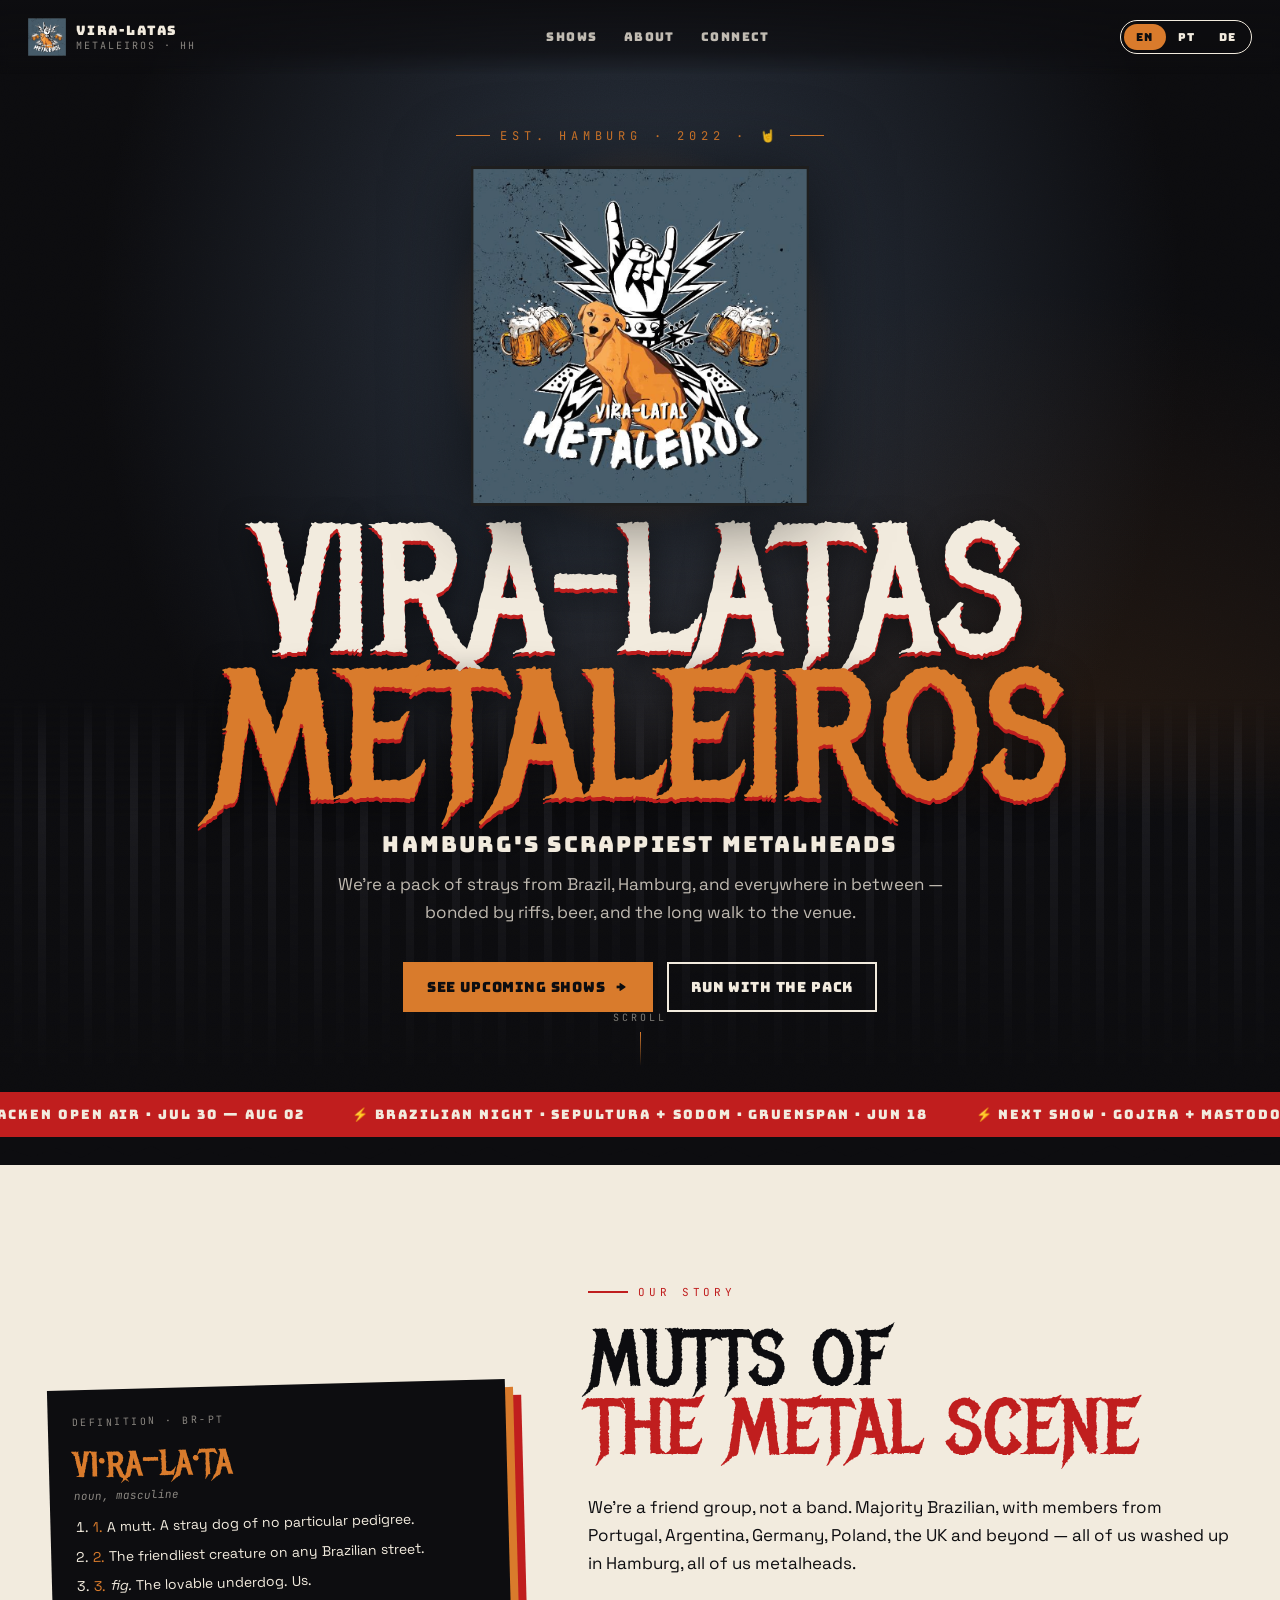
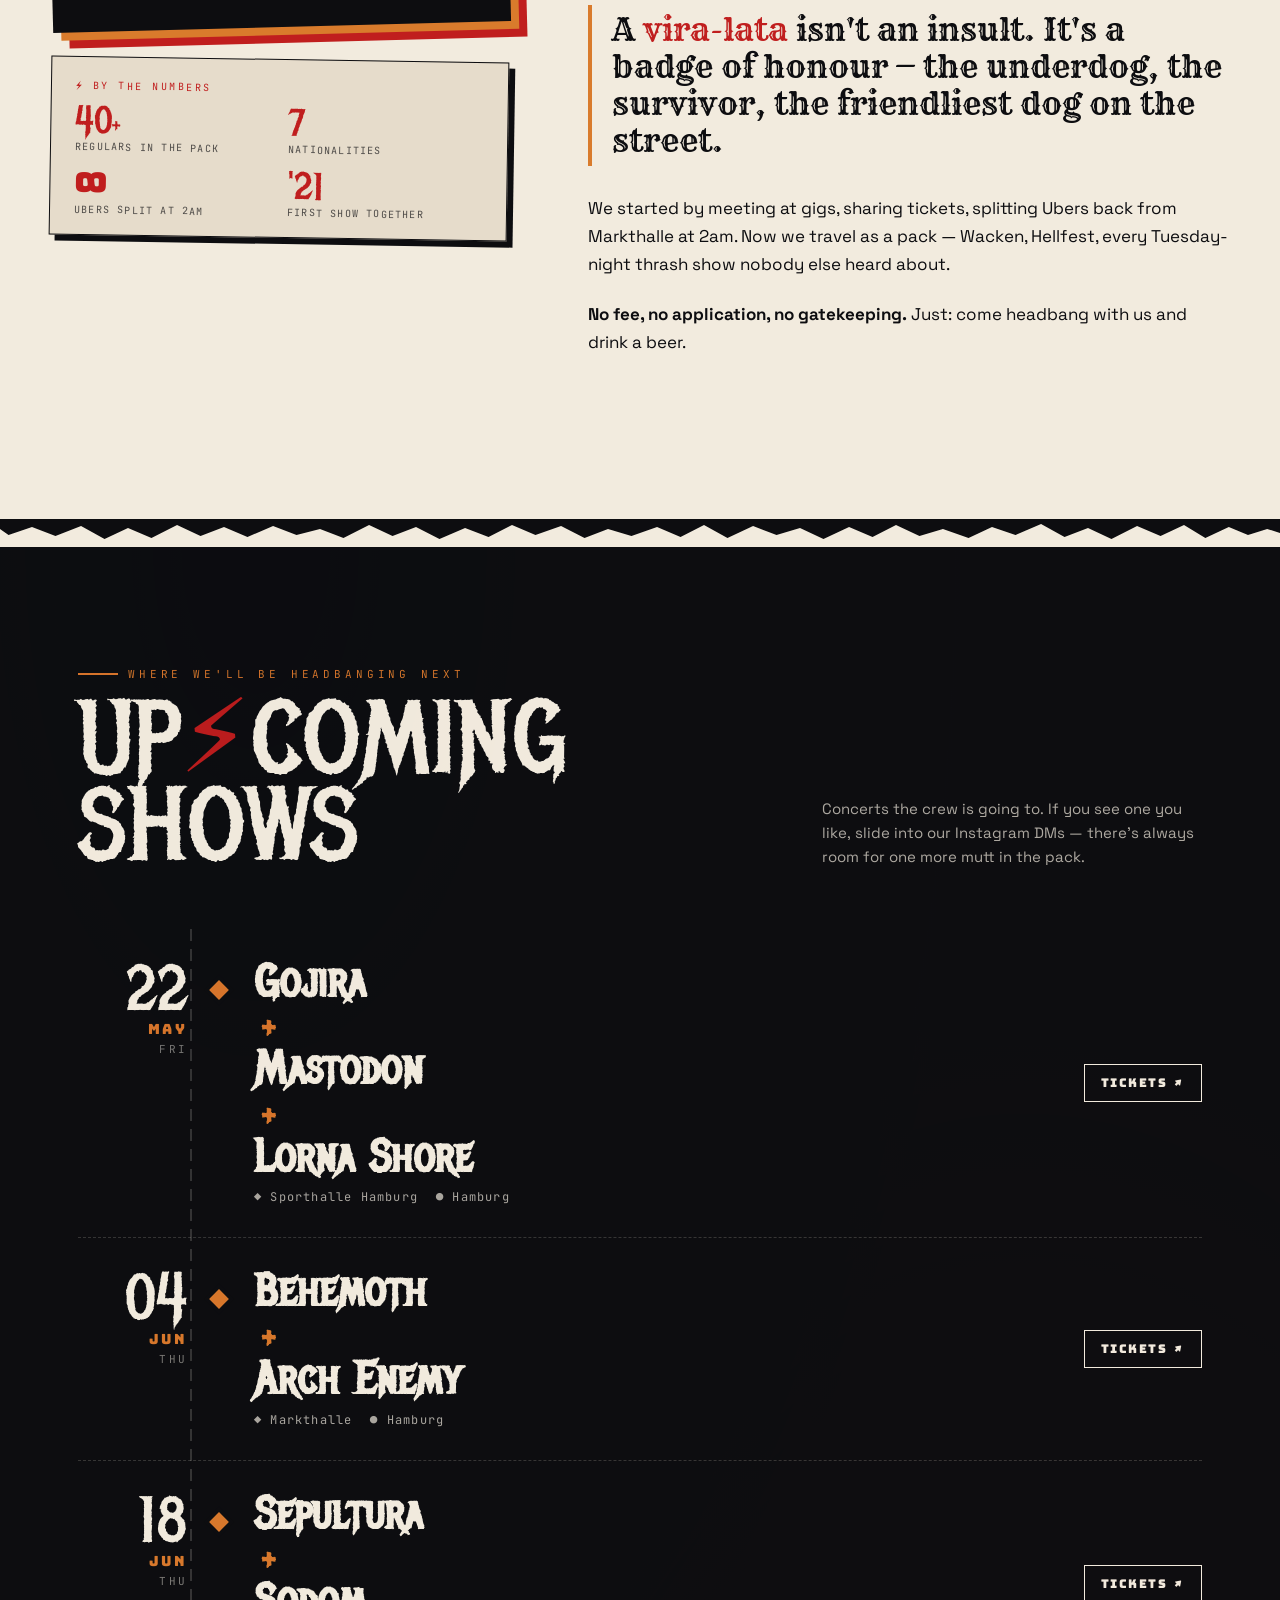
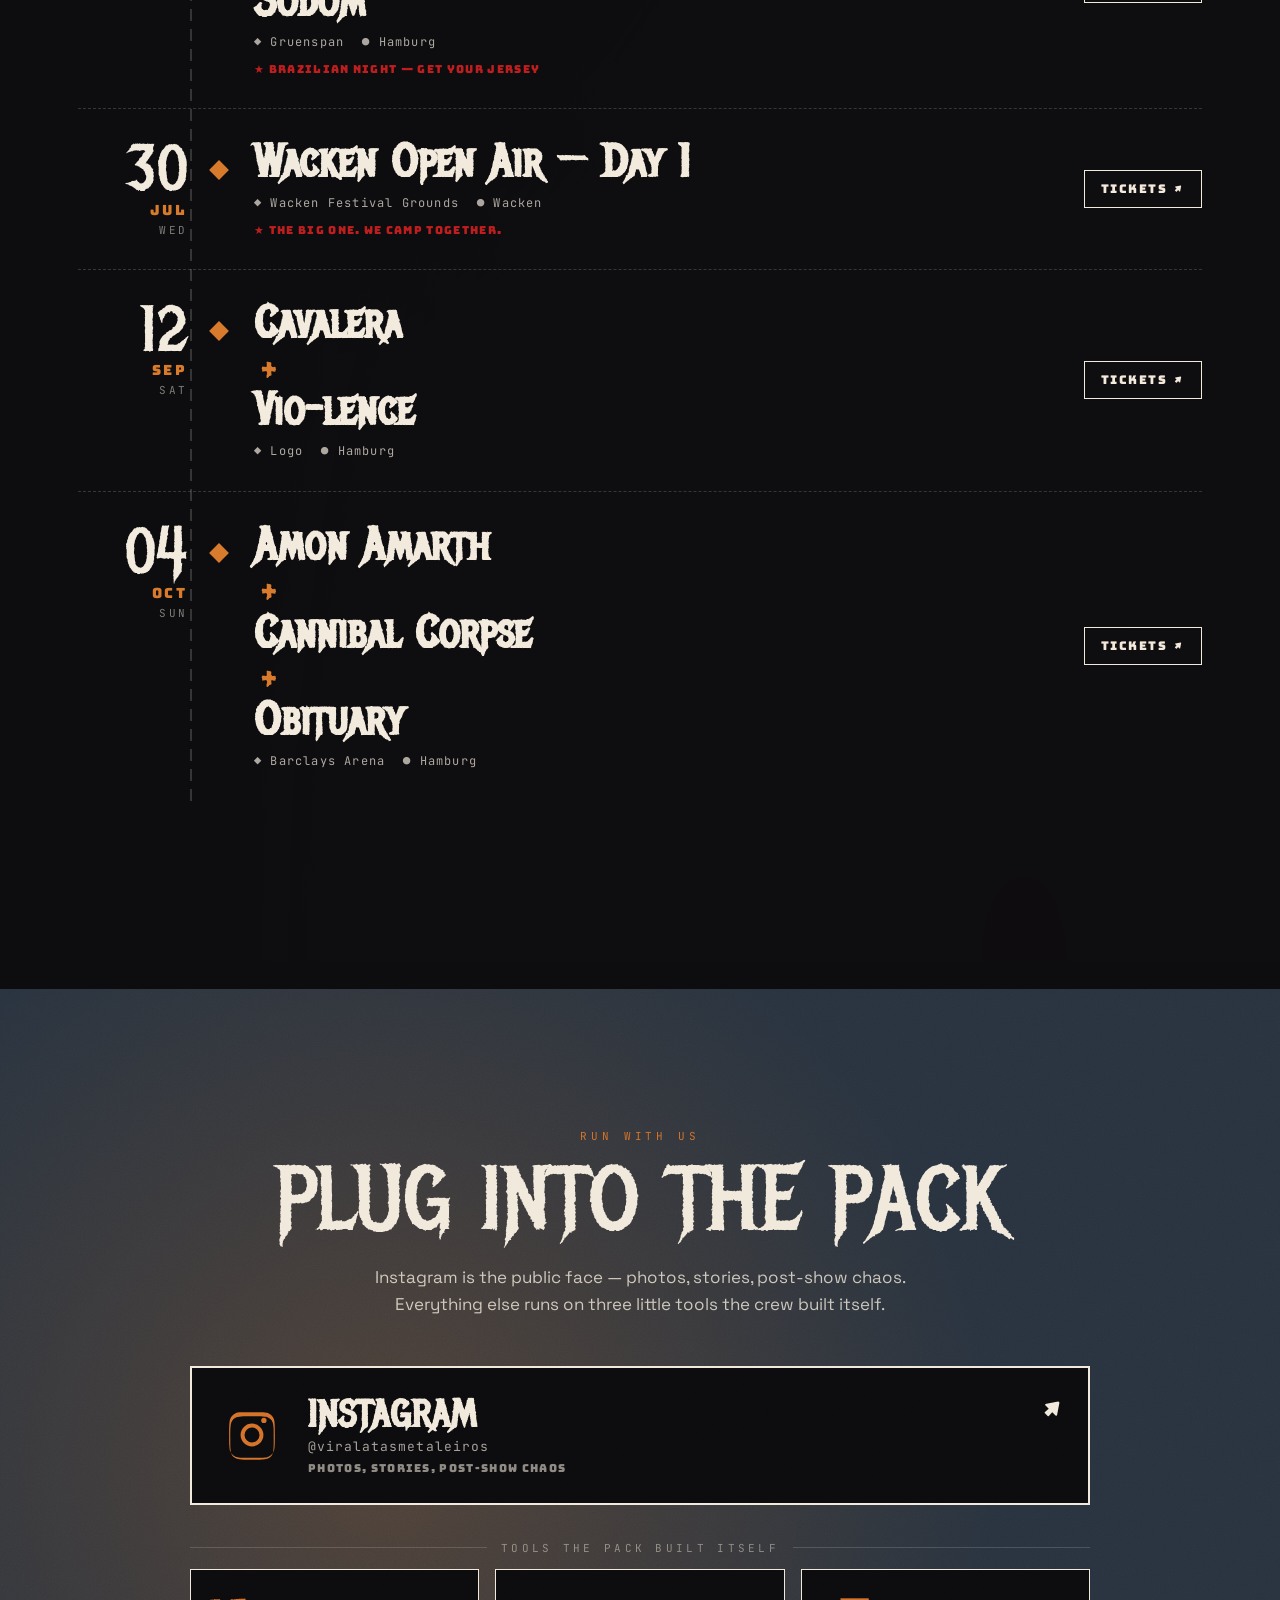
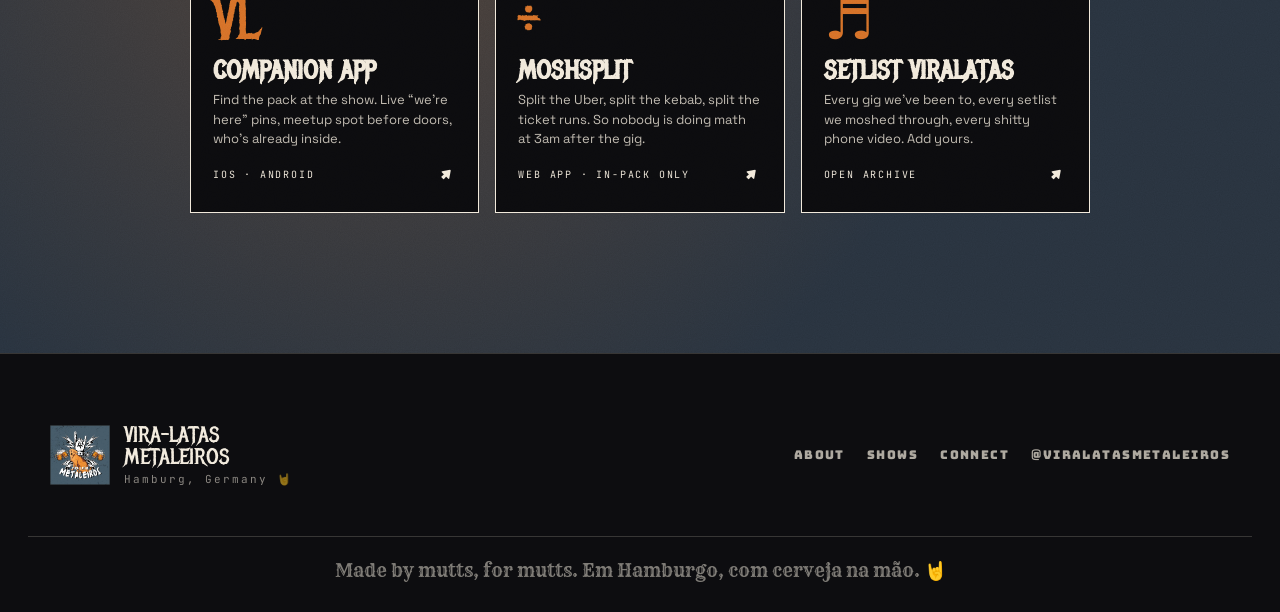
==== commit dc1de2dc: "Update connect section links and add email contact - Fix Instagram handle to @viralatasmetaleiros - " ====
--- a/design-system/index.html
+++ b/design-system/index.html
@@ -441,7 +441,7 @@
   <div class="stage-lights"></div>
   <div class="crowd"></div>
   <div class="hero-inner">
-    <div class="pretitle" data-t="hero.pre">EST. HAMBURG · 2021 · 🤘</div>
+    <div class="pretitle" data-t="hero.pre">EST. HAMBURG · 2022 · 🤘</div>
     <div class="hero-logo-wrap">
       <img src="assets/logo.png" alt="Vira-Latas Metaleiros mascot — a friendly stray dog flanked by a fist throwing the horns and two beer steins" />
     </div>
@@ -627,7 +627,7 @@
 const langButtons = document.querySelectorAll('.lang button');
 const TEXTS = {
   en: {
-    "hero.pre": "EST. HAMBURG · 2021 · 🤘",
+    "hero.pre": "EST. HAMBURG · 2022 · 🤘",
     "nav.shows":"Shows","nav.about":"About","nav.connect":"Connect",
     "tagline":"Hamburg's scrappiest metalheads",
     "pitch":"We're a pack of strays from Brazil, Hamburg, and everywhere in between — bonded by riffs, beer, and the long walk to the venue.",
@@ -658,7 +658,7 @@
     "footer_line":"Made by mutts, for mutts. Em Hamburgo, com cerveja na mão."
   },
   pt: {
-    "hero.pre": "DESDE HAMBURGO · 2021 · 🤘",
+    "hero.pre": "DESDE HAMBURGO · 2022 · 🤘",
     "nav.shows":"Rolês","nav.about":"História","nav.connect":"Cola",
     "tagline":"Os vira-latas mais bagunceiros de Hamburgo",
     "pitch":"Somos uma matilha de cachorro caramelo — do Brasil, de Hamburgo e tudo mais — irmanados por riff, cerveja e aquela caminhada longa até o show.",
@@ -689,7 +689,7 @@
     "footer_line":"Feito por vira-lata, pra vira-lata. Em Hamburgo, com a gelada na mão."
   },
   de: {
-    "hero.pre": "SEIT HAMBURG · 2021 · 🤘",
+    "hero.pre": "SEIT HAMBURG · 2022 · 🤘",
     "nav.shows":"Konzerte","nav.about":"Über uns","nav.connect":"Kontakt",
     "tagline":"Hamburgs räudigste Metalheads",
     "pitch":"Wir sind ein Rudel Straßenköter — aus Brasilien, Hamburg und überall sonst — vereint durch Riffs, Bier und den langen Weg zur Halle.",
